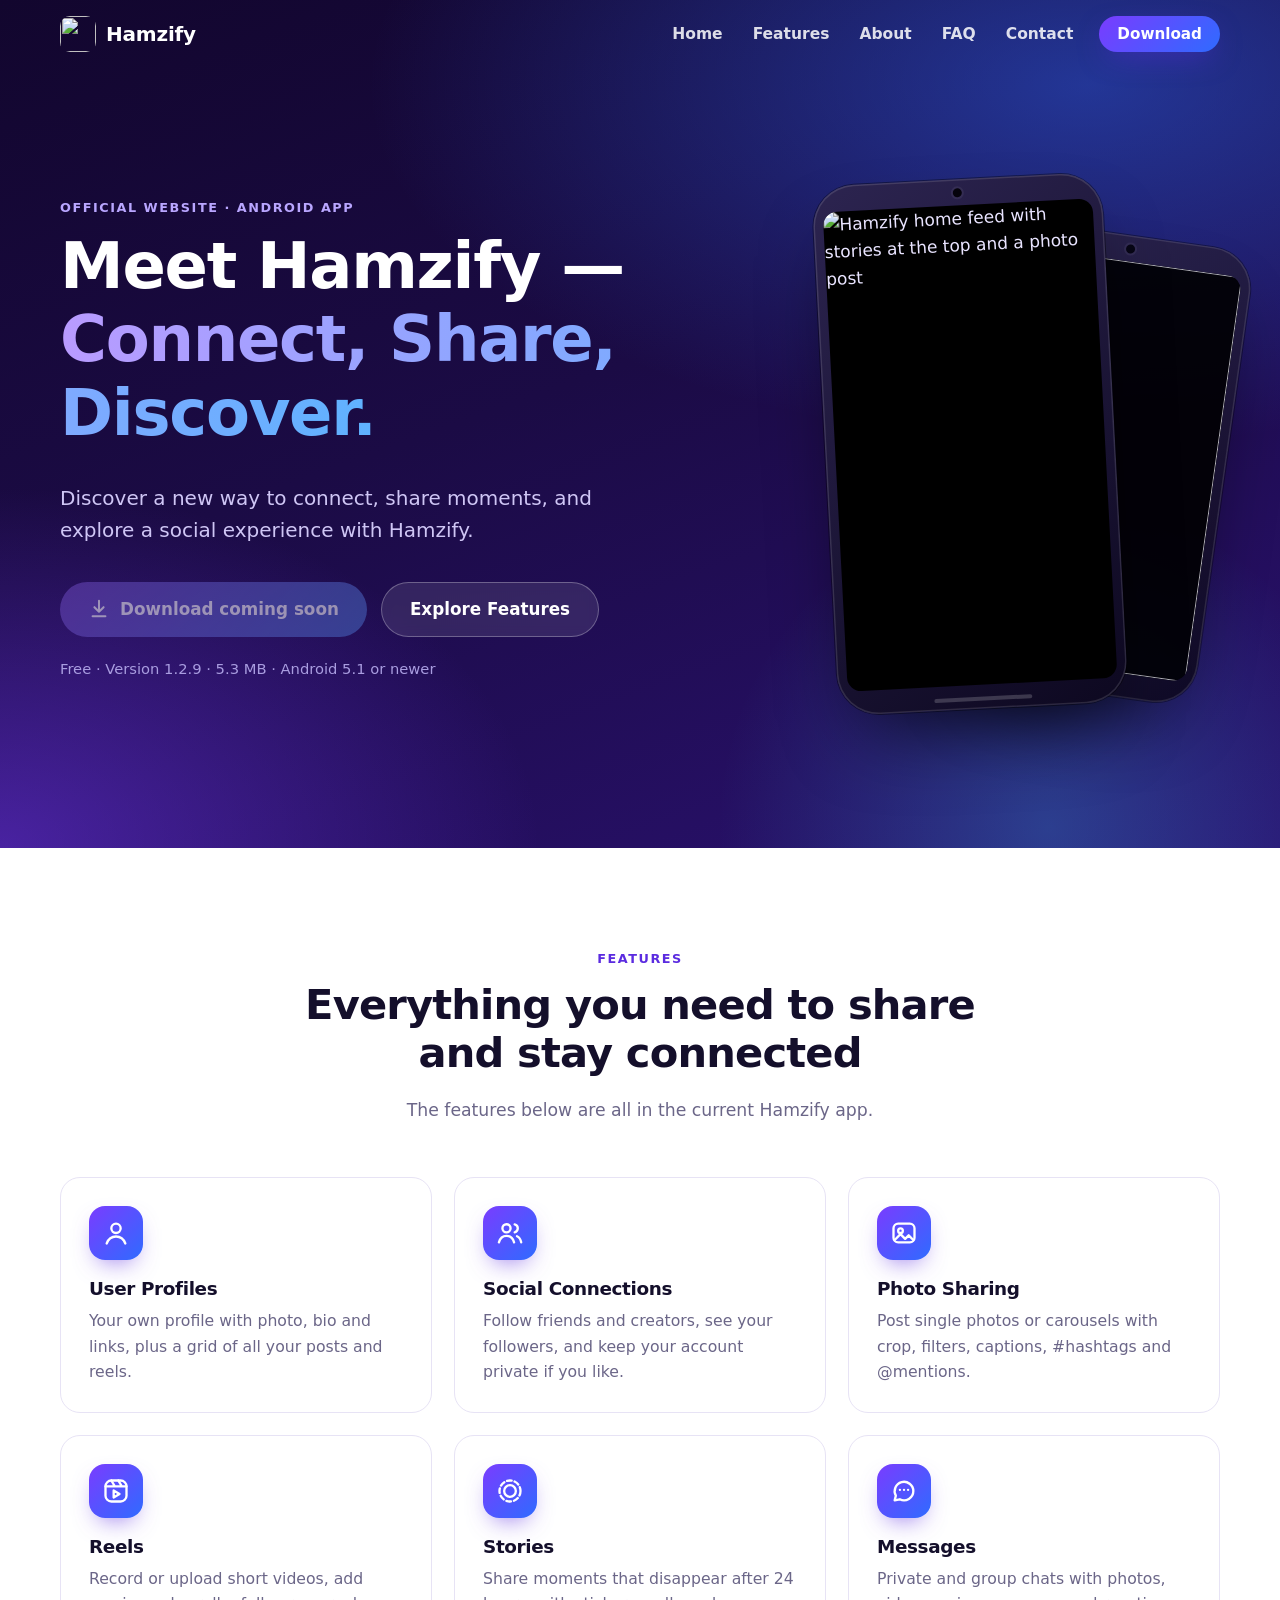
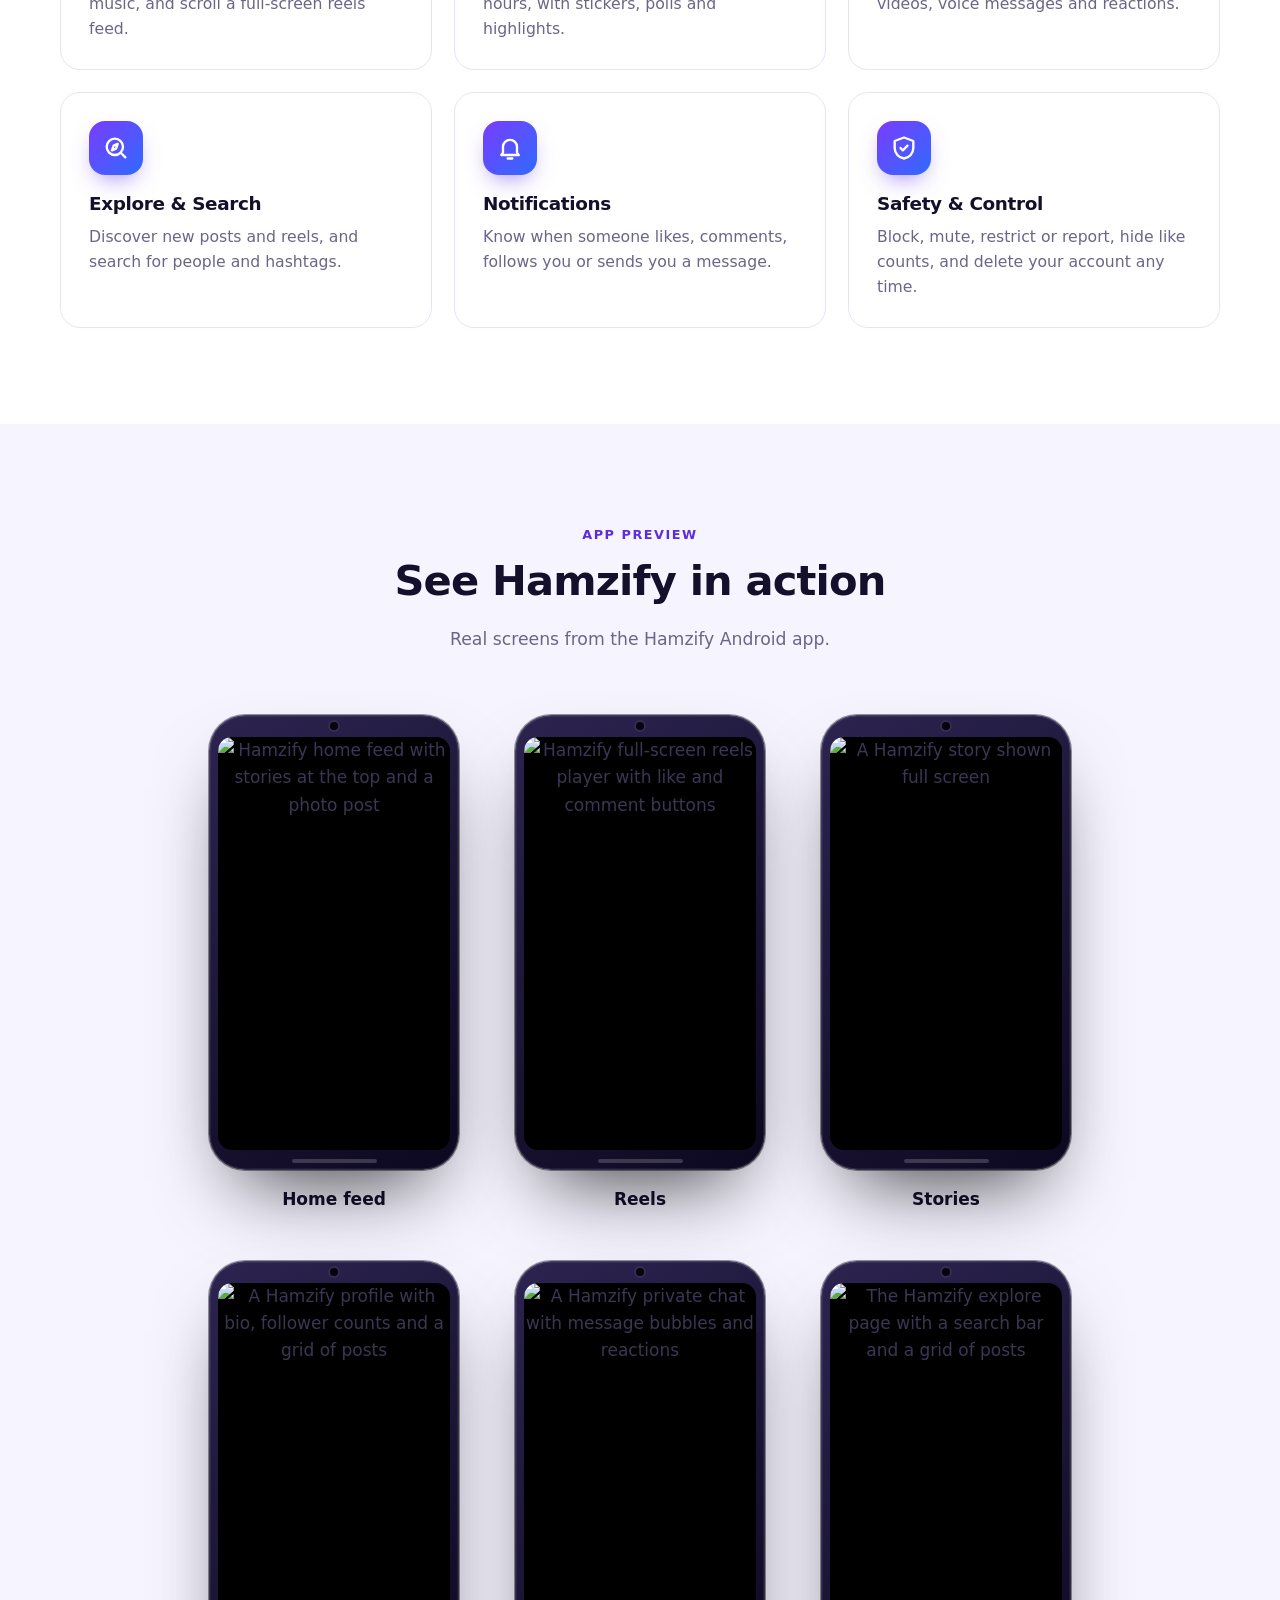
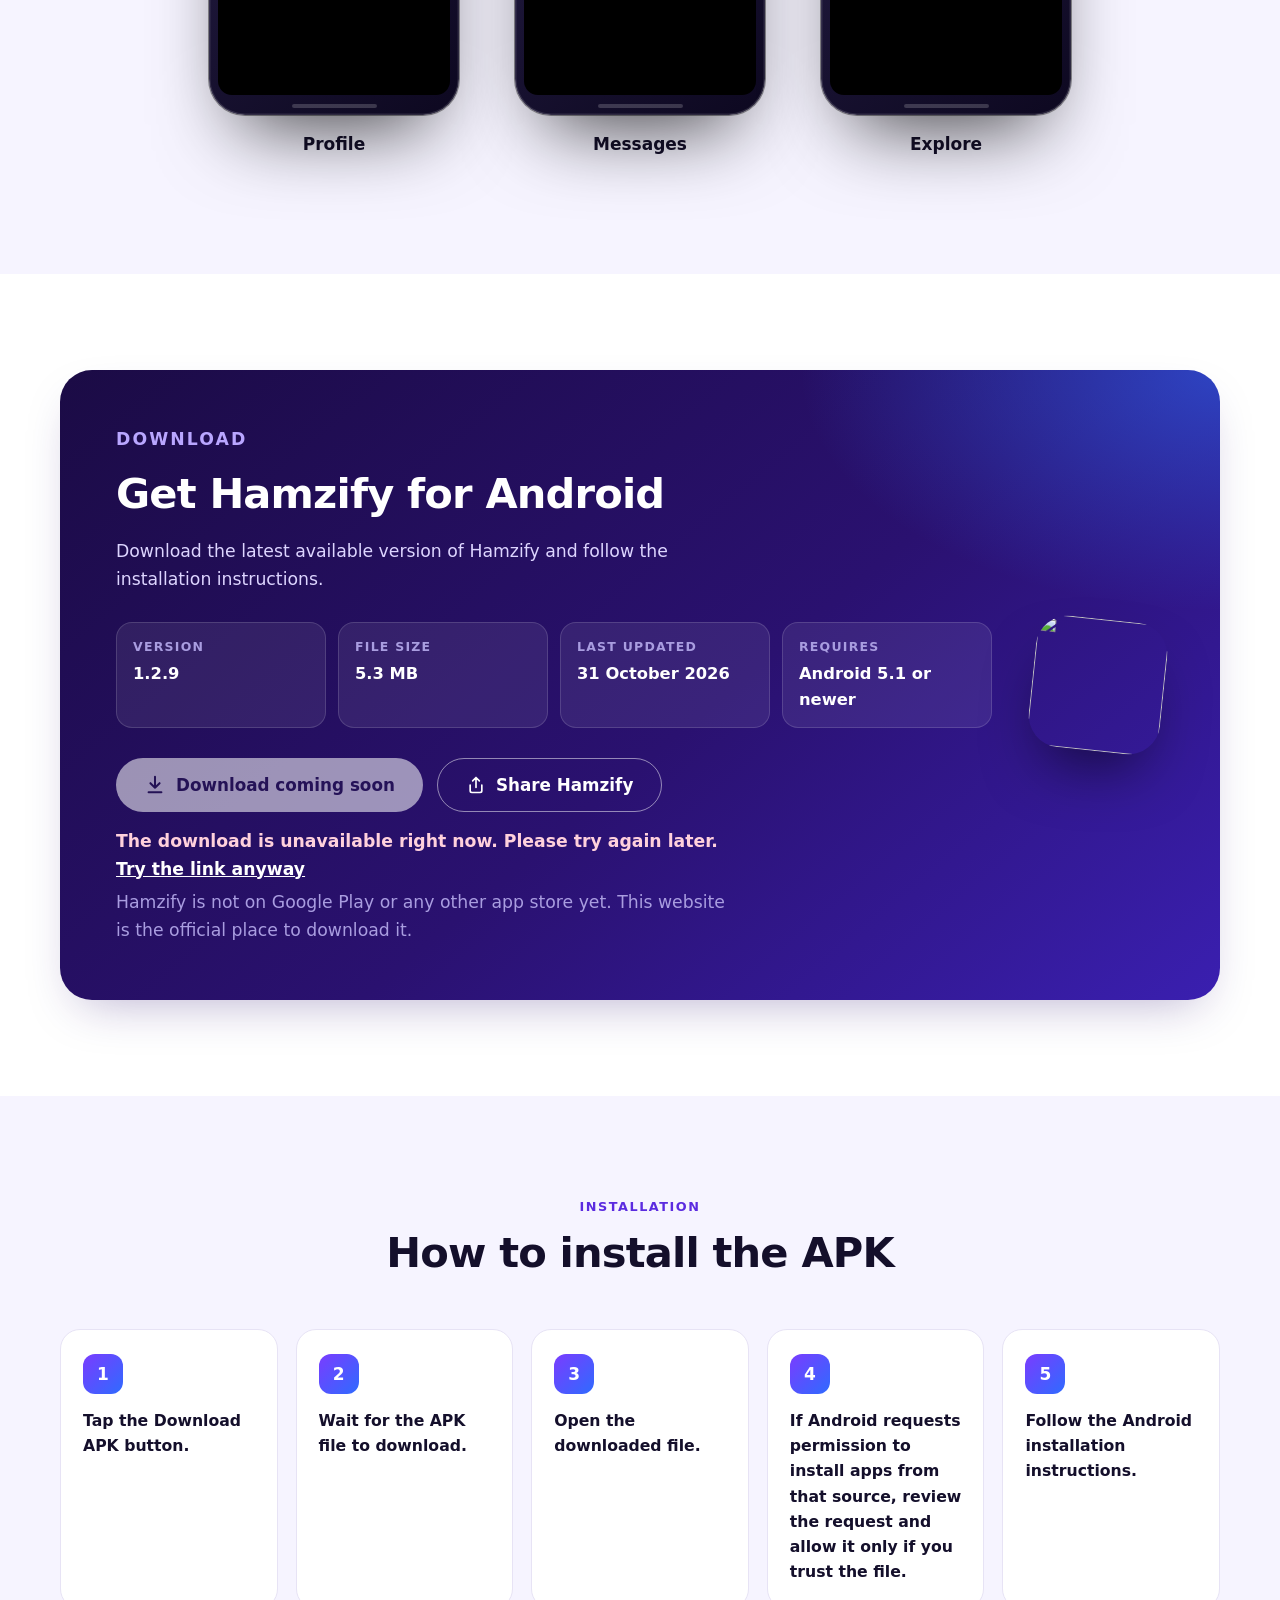
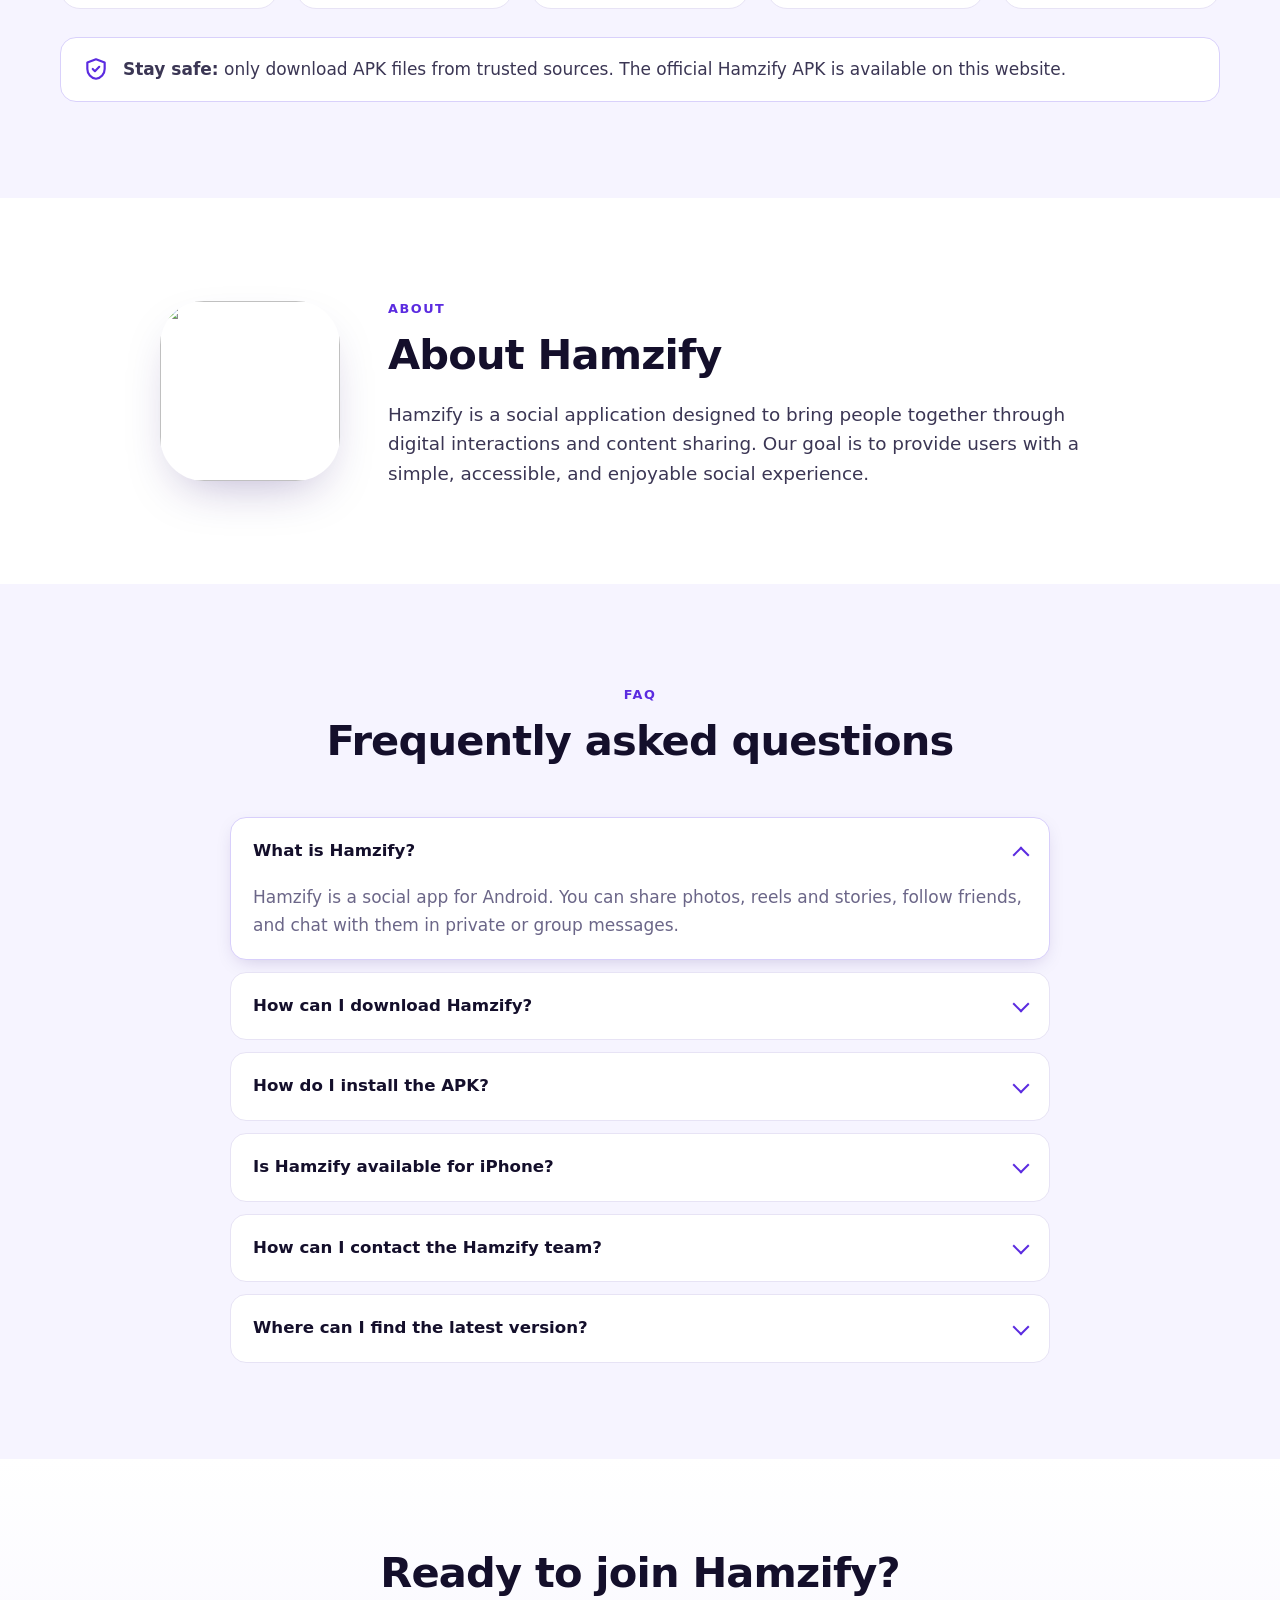
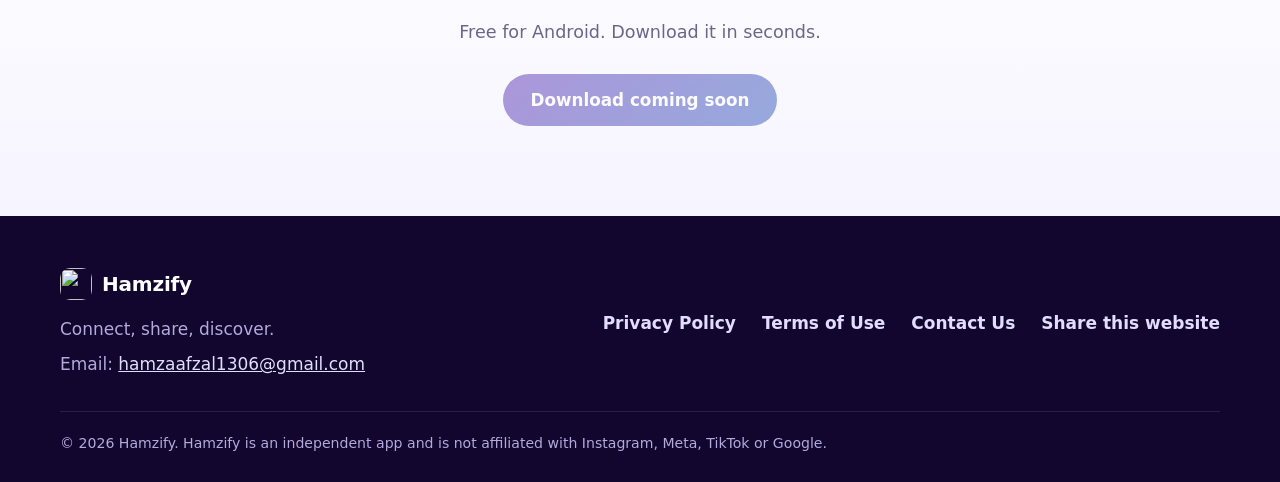
==== index.html @ 64a656e3 "Add Hamzify website (pages, styles, scripts)" ====
<!doctype html>
<html lang="en">
<head>
<meta charset="utf-8">
<meta name="viewport" content="width=device-width, initial-scale=1, viewport-fit=cover">
<title>Hamzify — Official Android App Download</title>
<meta name="description" content="Discover Hamzify, explore its features, and download the Android app from the official website.">
<link rel="canonical" href="https://hamzify-official.sites.tab.bot/">
<meta name="theme-color" content="#1b0b45">
<meta name="color-scheme" content="light">

<!-- Social previews (WhatsApp, Facebook, TikTok bio links, X/Twitter) -->
<meta property="og:type" content="website">
<meta property="og:site_name" content="Hamzify">
<meta property="og:title" content="Hamzify — Official Android App Download">
<meta property="og:description" content="Discover Hamzify, explore its features, and download the Android app from the official website.">
<meta property="og:url" content="https://hamzify-official.sites.tab.bot/">
<meta property="og:image" content="https://hamzify-official.sites.tab.bot/assets/img/og-image.jpg">
<meta property="og:image:width" content="1200">
<meta property="og:image:height" content="630">
<meta property="og:image:alt" content="Hamzify logo and app preview">
<meta name="twitter:card" content="summary_large_image">
<meta name="twitter:title" content="Hamzify — Official Android App Download">
<meta name="twitter:description" content="Discover Hamzify, explore its features, and download the Android app from the official website.">
<meta name="twitter:image" content="https://hamzify-official.sites.tab.bot/assets/img/og-image.jpg">

<link rel="icon" href="favicon.ico" sizes="any">
<link rel="icon" type="image/png" sizes="32x32" href="assets/img/favicon-32.png">
<link rel="icon" type="image/png" sizes="192x192" href="assets/img/logo-192.png">
<link rel="apple-touch-icon" href="assets/img/apple-touch-icon.png">

<link rel="preload" href="assets/fonts/plus-jakarta-sans-latin.woff2" as="font" type="font/woff2" crossorigin>
<link rel="preload" href="assets/screens/feed.webp" as="image" type="image/webp">
<link rel="stylesheet" href="css/style.css">
<script>document.documentElement.classList.add('js')</script>

<script type="application/ld+json">
{"@context":"https://schema.org","@type":"SoftwareApplication","name":"Hamzify","operatingSystem":"Android","applicationCategory":"SocialNetworkingApplication","url":"https://hamzify-official.sites.tab.bot/","image":"https://hamzify-official.sites.tab.bot/assets/img/logo-192.png","offers":{"@type":"Offer","price":"0","priceCurrency":"USD"}}
</script>
</head>
<body>
<a class="skip-link" href="#main">Skip to content</a>

<header class="nav" id="top">
  <div class="container nav__inner">
    <a class="brand" href="#home" aria-label="Hamzify home">
      <picture><source srcset="assets/img/logo-96.webp" type="image/webp"><img src="assets/img/logo-96.png" alt="" width="36" height="36"></picture>
      <span>Hamzify</span>
    </a>
    <nav class="nav__links" id="nav-links" aria-label="Main">
      <a href="#home">Home</a>
      <a href="#features">Features</a>
      <a href="#about">About</a>
      <a href="#faq">FAQ</a>
      <a href="contact.html">Contact</a>
      <a class="btn btn--primary btn--sm nav__cta" href="#download">Download</a>
    </nav>
    <button class="nav__toggle" type="button" aria-label="Open menu" aria-expanded="false" aria-controls="nav-links">
      <span></span><span></span><span></span>
    </button>
  </div>
</header>

<main id="main">

  <!-- ============ HERO ============ -->
  <section class="hero" id="home">
    <div class="hero__glow" aria-hidden="true"></div>
    <div class="container hero__inner">
      <div class="hero__copy">
        <p class="eyebrow eyebrow--light">Official website · Android app</p>
        <h1>Meet Hamzify — <span class="grad-text">Connect, Share, Discover.</span></h1>
        <p class="hero__lead">Discover a new way to connect, share moments, and explore a social experience with Hamzify.</p>
        <div class="hero__actions">
          <a class="btn btn--primary btn--lg" href="#download" data-download>
            <svg aria-hidden="true" viewBox="0 0 24 24" width="22" height="22"><path d="M12 3v12m0 0-5-5m5 5 5-5M5 20h14" fill="none" stroke="currentColor" stroke-width="2.2" stroke-linecap="round" stroke-linejoin="round"/></svg>
            <span data-download-label>Download for Android</span>
          </a>
          <a class="btn btn--ghost btn--lg" href="#features">Explore Features</a>
        </div>
        <p class="hero__meta" data-hero-meta>Free · Android</p>
      </div>
      <div class="hero__visual" aria-hidden="false">
        <div class="phone phone--hero" data-hero-phone>
          <div class="phone__screen">
            <picture>
              <source srcset="assets/screens/feed.webp" type="image/webp">
              <img src="assets/screens/feed.jpg" width="720" height="1280" alt="Hamzify home feed with stories at the top and a photo post" fetchpriority="high">
            </picture>
          </div>
        </div>
        <div class="phone phone--back" data-hero-phone-2 aria-hidden="true">
          <div class="phone__screen">
            <picture>
              <source srcset="assets/screens/reels.webp" type="image/webp">
              <img src="assets/screens/reels.jpg" width="720" height="1280" alt="" loading="lazy">
            </picture>
          </div>
        </div>
      </div>
    </div>
  </section>

  <!-- ============ FEATURES ============ -->
  <section class="section" id="features">
    <div class="container">
      <div class="section__head reveal">
        <p class="eyebrow">Features</p>
        <h2>Everything you need to share and stay connected</h2>
        <p class="section__lead">The features below are all in the current Hamzify app.</p>
      </div>
      <!-- Cards are built from FEATURES in js/config.js -->
      <div class="features" data-features></div>
      <noscript><p class="center">Turn on JavaScript to see the feature list.</p></noscript>
    </div>
  </section>

  <!-- ============ APP PREVIEW ============ -->
  <section class="section section--soft" id="preview">
    <div class="container">
      <div class="section__head reveal">
        <p class="eyebrow">App preview</p>
        <h2>See Hamzify in action</h2>
        <p class="section__lead">Real screens from the Hamzify Android app.</p>
      </div>
    </div>
    <!-- Screenshots are built from SCREENSHOTS in js/config.js -->
    <div class="gallery" data-gallery tabindex="0" aria-label="Hamzify app screenshots"></div>
    <p class="gallery__hint" aria-hidden="true">Swipe to see more →</p>
  </section>

  <!-- ============ DOWNLOAD ============ -->
  <section class="section" id="download">
    <div class="container">
      <div class="download reveal">
        <div class="download__copy">
          <p class="eyebrow eyebrow--light">Download</p>
          <h2>Get Hamzify for Android</h2>
          <p>Download the latest available version of Hamzify and follow the installation instructions.</p>
          <dl class="specs">
            <div><dt>Version</dt><dd data-cfg="APP_VERSION">—</dd></div>
            <div><dt>File size</dt><dd data-cfg="APK_FILE_SIZE">—</dd></div>
            <div><dt>Last updated</dt><dd data-cfg="LAST_UPDATED">—</dd></div>
            <div><dt>Requires</dt><dd data-cfg="MINIMUM_ANDROID_VERSION">—</dd></div>
          </dl>
          <div class="download__actions">
            <a class="btn btn--white btn--lg" href="#download" data-download>
              <svg aria-hidden="true" viewBox="0 0 24 24" width="22" height="22"><path d="M12 3v12m0 0-5-5m5 5 5-5M5 20h14" fill="none" stroke="currentColor" stroke-width="2.2" stroke-linecap="round" stroke-linejoin="round"/></svg>
              <span data-download-label>Download for Android</span>
            </a>
            <button class="btn btn--outline-light btn--lg" type="button" data-share>
              <svg aria-hidden="true" viewBox="0 0 24 24" width="20" height="20"><path d="M12 15V3m0 0-4 4m4-4 4 4M5 12v7a2 2 0 0 0 2 2h10a2 2 0 0 0 2-2v-7" fill="none" stroke="currentColor" stroke-width="2" stroke-linecap="round" stroke-linejoin="round"/></svg>
              Share Hamzify
            </button>
          </div>
          <p class="download__status" data-download-status role="status" aria-live="polite"></p>
          <p class="download__note">Hamzify is not on Google Play or any other app store yet. This website is the official place to download it.</p>
        </div>
        <div class="download__art" aria-hidden="true">
          <picture><source srcset="assets/img/logo-96.webp" type="image/webp"><img src="assets/img/logo-192.png" alt="" width="132" height="132" loading="lazy"></picture>
        </div>
      </div>
    </div>
  </section>

  <!-- ============ INSTALL ============ -->
  <section class="section section--soft" id="install">
    <div class="container">
      <div class="section__head reveal">
        <p class="eyebrow">Installation</p>
        <h2>How to install the APK</h2>
      </div>
      <ol class="steps">
        <li class="step reveal"><span class="step__num">1</span><p>Tap the Download APK button.</p></li>
        <li class="step reveal"><span class="step__num">2</span><p>Wait for the APK file to download.</p></li>
        <li class="step reveal"><span class="step__num">3</span><p>Open the downloaded file.</p></li>
        <li class="step reveal"><span class="step__num">4</span><p>If Android requests permission to install apps from that source, review the request and allow it only if you trust the file.</p></li>
        <li class="step reveal"><span class="step__num">5</span><p>Follow the Android installation instructions.</p></li>
      </ol>
      <div class="notice reveal" role="note">
        <svg aria-hidden="true" viewBox="0 0 24 24" width="26" height="26"><path d="M12 3 4 6v6c0 4.5 3.4 8.3 8 9 4.6-.7 8-4.5 8-9V6l-8-3Z" fill="none" stroke="currentColor" stroke-width="2" stroke-linejoin="round"/><path d="m9 12 2 2 4-4" fill="none" stroke="currentColor" stroke-width="2" stroke-linecap="round" stroke-linejoin="round"/></svg>
        <p><strong>Stay safe:</strong> only download APK files from trusted sources. The official Hamzify APK is available on this website.</p>
      </div>
    </div>
  </section>

  <!-- ============ ABOUT ============ -->
  <section class="section" id="about">
    <div class="container about reveal">
      <div class="about__logo" aria-hidden="true">
        <picture><source srcset="assets/img/logo-96.webp" type="image/webp"><img src="assets/img/logo-192.png" alt="" width="120" height="120" loading="lazy"></picture>
      </div>
      <div>
        <p class="eyebrow">About</p>
        <h2>About Hamzify</h2>
        <!-- Edit this text in js/config.js (ABOUT_TEXT) -->
        <p class="about__text" data-about>Hamzify is a social application designed to bring people together through digital interactions and content sharing. Our goal is to provide users with a simple, accessible, and enjoyable social experience.</p>
      </div>
    </div>
  </section>

  <!-- ============ FAQ ============ -->
  <section class="section section--soft" id="faq">
    <div class="container container--narrow">
      <div class="section__head reveal">
        <p class="eyebrow">FAQ</p>
        <h2>Frequently asked questions</h2>
      </div>
      <!-- Questions are built from FAQ in js/config.js -->
      <div class="faq" data-faq></div>
    </div>
  </section>

  <!-- ============ FINAL CTA ============ -->
  <section class="cta">
    <div class="container cta__inner reveal">
      <h2>Ready to join Hamzify?</h2>
      <p>Free for Android. Download it in seconds.</p>
      <a class="btn btn--primary btn--lg" href="#download" data-download><span data-download-label>Download for Android</span></a>
    </div>
  </section>
</main>

<footer class="footer">
  <div class="container footer__inner">
    <div class="footer__brand">
      <a class="brand brand--light" href="#home">
        <picture><source srcset="assets/img/logo-96.webp" type="image/webp"><img src="assets/img/logo-96.png" alt="" width="32" height="32" loading="lazy"></picture>
        <span>Hamzify</span>
      </a>
      <p>Connect, share, discover.</p>
      <p class="footer__email">Email: <span data-contact-email><a href="mailto:hamzaafzal1306@gmail.com">hamzaafzal1306@gmail.com</a></span></p>
    </div>
    <nav class="footer__links" aria-label="Footer">
      <a href="privacy.html">Privacy Policy</a>
      <a href="terms.html">Terms of Use</a>
      <a href="contact.html">Contact Us</a>
      <button type="button" class="linklike" data-share>Share this website</button>
    </nav>
  </div>
  <div class="container footer__legal">
    <p>© <span data-year>2026</span> Hamzify. Hamzify is an independent app and is not affiliated with Instagram, Meta, TikTok or Google.</p>
  </div>
</footer>

<div class="toast" data-toast role="status" aria-live="polite" hidden></div>

<script src="js/config.js"></script>
<script src="js/main.js" defer></script>
</body>
</html>
---- css/style.css ----
/* Hamzify — styles. Colours are set once below; change them here. */
@font-face{font-family:"Plus Jakarta Sans";font-style:normal;font-weight:400 800;font-display:swap;
  src:url("../assets/fonts/plus-jakarta-sans-latin.woff2") format("woff2")}

:root{
  --purple-950:#12062e; --purple-900:#1b0b45; --purple-800:#2a1170; --purple-600:#5b2be0; --purple-500:#7a3cff;
  --blue-500:#2f6bff; --blue-400:#4d8dff; --cyan:#38c8ff;
  --ink:#140f2b; --text:#3b3654; --muted:#6b6688; --line:#e7e3f5; --soft:#f6f4ff; --white:#fff;
  --grad:linear-gradient(135deg,#7a3cff 0%,#2f6bff 100%);
  --radius:20px; --shadow:0 20px 50px -20px rgba(43,17,112,.35); --shadow-sm:0 6px 20px -8px rgba(43,17,112,.25);
  --font:"Plus Jakarta Sans",system-ui,-apple-system,"Segoe UI",Roboto,"Helvetica Neue",Arial,sans-serif;
  --nav-h:68px;
}
*,*::before,*::after{box-sizing:border-box}
html{scroll-behavior:smooth;scroll-padding-top:calc(var(--nav-h) + 8px);-webkit-text-size-adjust:100%}
body{margin:0;font-family:var(--font);color:var(--text);background:var(--white);line-height:1.6;font-size:17px;overflow-x:hidden}
img{max-width:100%;display:block}
a{color:var(--purple-600)}
h1,h2,h3{color:var(--ink);line-height:1.15;margin:0 0 .5em;letter-spacing:-.02em}
h1{font-size:clamp(2.3rem,5.4vw,4rem);font-weight:800}
h2{font-size:clamp(1.75rem,3.4vw,2.6rem);font-weight:800}
h3{font-size:1.15rem;font-weight:700}
p{margin:0 0 1em}
.container{width:min(1160px,100% - 40px);margin-inline:auto}
.container--narrow{width:min(820px,100% - 40px)}
.center{text-align:center}
.skip-link{position:absolute;left:-999px;top:8px;background:#fff;color:var(--ink);padding:10px 14px;border-radius:10px;z-index:100}
.skip-link:focus{left:8px}
:focus-visible{outline:3px solid var(--blue-400);outline-offset:3px;border-radius:8px}
.grad-text{background:linear-gradient(90deg,#b99bff,#5fb2ff);-webkit-background-clip:text;background-clip:text;color:transparent}

/* Buttons */
.btn{display:inline-flex;align-items:center;justify-content:center;gap:10px;font:inherit;font-weight:700;text-decoration:none;border:0;cursor:pointer;
  border-radius:999px;padding:12px 22px;transition:transform .2s ease,box-shadow .2s ease,background .2s ease,opacity .2s;white-space:nowrap;line-height:1.2}
.btn--sm{padding:9px 18px;font-size:.95rem}
.btn--lg{padding:16px 28px;font-size:1.05rem}
.btn--primary{background:var(--grad);color:#fff;box-shadow:0 10px 30px -10px rgba(91,43,224,.7)}
.btn--primary:hover{transform:translateY(-2px);box-shadow:0 16px 36px -12px rgba(47,107,255,.75)}
.btn--ghost{background:rgba(255,255,255,.1);color:#fff;border:1px solid rgba(255,255,255,.28);backdrop-filter:blur(6px)}
.btn--ghost:hover{background:rgba(255,255,255,.18);transform:translateY(-2px)}
.btn--white{background:#fff;color:var(--purple-800)}
.btn--white:hover{transform:translateY(-2px);box-shadow:0 14px 30px -12px rgba(0,0,0,.45)}
.btn--outline-light{background:transparent;color:#fff;border:1.5px solid rgba(255,255,255,.5)}
.btn--outline-light:hover{background:rgba(255,255,255,.12)}
.btn[aria-disabled="true"]{opacity:.55;cursor:not-allowed;transform:none!important;box-shadow:none!important;filter:grayscale(.4)}
.linklike{background:none;border:0;padding:0;font:inherit;color:inherit;cursor:pointer;text-decoration:none}
.linklike:hover{text-decoration:underline}
.eyebrow{display:inline-block;font-size:.8rem;font-weight:800;letter-spacing:.12em;text-transform:uppercase;color:var(--purple-600);margin-bottom:.9em}
.eyebrow--light{color:#b9a6ff}

/* Nav */
.nav{position:fixed;inset:0 0 auto;height:var(--nav-h);z-index:50;transition:background .25s,box-shadow .25s,backdrop-filter .25s}
.nav.is-open{background:#150838}
.nav.is-scrolled{background:rgba(18,6,46,.86);backdrop-filter:saturate(1.4) blur(14px);-webkit-backdrop-filter:saturate(1.4) blur(14px);box-shadow:0 8px 30px -18px rgba(0,0,0,.6)}
.nav__inner{height:100%;display:flex;align-items:center;justify-content:space-between;gap:16px}
.brand{display:inline-flex;align-items:center;gap:10px;color:#fff;text-decoration:none;font-weight:800;font-size:1.25rem;letter-spacing:-.01em}
.brand img{border-radius:10px}
.nav__links{display:flex;align-items:center;gap:6px}
.nav__links a:not(.btn){color:rgba(255,255,255,.85);text-decoration:none;font-weight:600;font-size:.97rem;padding:8px 12px;border-radius:999px;transition:background .2s,color .2s}
.nav__links a:not(.btn):hover{color:#fff;background:rgba(255,255,255,.1)}
.nav__cta{margin-left:8px}
.nav__toggle{display:none;width:44px;height:44px;border:0;border-radius:12px;background:rgba(255,255,255,.1);cursor:pointer;flex-direction:column;align-items:center;justify-content:center;gap:5px}
.nav__toggle span{display:block;width:20px;height:2px;background:#fff;border-radius:2px;transition:transform .25s,opacity .25s}
.nav.is-open .nav__toggle span:nth-child(1){transform:translateY(7px) rotate(45deg)}
.nav.is-open .nav__toggle span:nth-child(2){opacity:0}
.nav.is-open .nav__toggle span:nth-child(3){transform:translateY(-7px) rotate(-45deg)}
@media (max-width:880px){
  .nav__toggle{display:flex}
  .nav__links{position:absolute;top:var(--nav-h);left:0;right:0;flex-direction:column;align-items:stretch;gap:2px;padding:10px 20px 20px;
    background:#150838;backdrop-filter:blur(14px);box-shadow:0 20px 30px -20px rgba(0,0,0,.7);
    transform:translateY(-8px);opacity:0;visibility:hidden;transition:opacity .2s,transform .2s,visibility .2s}
  .nav.is-open .nav__links{opacity:1;transform:none;visibility:visible}
  .nav__links a:not(.btn){padding:13px 12px;font-size:1.05rem}
  .nav__cta{margin:8px 0 0;padding:14px}
}

/* Hero */
.hero{position:relative;overflow:hidden;color:#e9e4ff;padding:calc(var(--nav-h) + 56px) 0 84px;
  background:radial-gradient(1200px 600px at 85% 10%,rgba(47,107,255,.45),transparent 60%),
             radial-gradient(900px 600px at 0% 100%,rgba(122,60,255,.45),transparent 60%),
             linear-gradient(160deg,var(--purple-950) 0%,var(--purple-900) 45%,var(--purple-800) 100%)}
.hero__glow{position:absolute;inset:auto -10% -40% auto;width:60vw;height:60vw;max-width:720px;max-height:720px;border-radius:50%;
  background:radial-gradient(circle,rgba(56,200,255,.25),transparent 65%);pointer-events:none}
.hero__inner{position:relative;display:grid;grid-template-columns:1.1fr .9fr;gap:48px;align-items:center}
.hero h1{color:#fff}
.hero__lead{font-size:clamp(1.05rem,1.6vw,1.25rem);color:#cfc6f5;max-width:34em;margin-bottom:1.8em}
.hero__actions{display:flex;flex-wrap:wrap;gap:14px}
.hero__meta{margin-top:1.4em;font-size:.92rem;color:#a99de0}
.hero__meta span{white-space:nowrap}
.hero__visual{position:relative;height:640px;display:flex;justify-content:center;align-items:center}

/* Phone mockup */
.phone{position:relative;width:min(290px,72vw);border-radius:42px;padding:26px 10px 24px;
  background:linear-gradient(145deg,#2c2450,#0d0820);box-shadow:0 0 0 1.5px rgba(255,255,255,.12) inset,0 40px 80px -30px rgba(0,0,0,.75),0 0 0 1px rgba(0,0,0,.4)}
.phone::before{content:"";position:absolute;top:9px;left:50%;width:9px;height:9px;margin-left:-4.5px;border-radius:50%;background:#05030c;z-index:2;box-shadow:0 0 0 2px rgba(255,255,255,.06)}
.phone__screen{width:100%;aspect-ratio:9/16;border-radius:14px;overflow:hidden;background:#000}
.phone::after{content:"";position:absolute;bottom:8px;left:50%;width:34%;height:4px;margin-left:-17%;border-radius:4px;background:rgba(255,255,255,.18)}
.phone__screen img,.phone__screen picture{width:100%;height:100%;object-fit:cover;object-position:top}
.phone--hero{z-index:2;transform:rotate(-3deg)}
.phone--back{position:absolute;width:min(250px,60vw);transform:translate(52%,4%) rotate(8deg);opacity:.9;z-index:1;filter:saturate(.9)}
.phone--empty .phone__screen{display:flex;align-items:center;justify-content:center;background:linear-gradient(160deg,#241654,#120a2e);color:#8f84c4;font-size:.9rem;text-align:center;padding:20px}
@media (prefers-reduced-motion:no-preference){
  .phone--hero{animation:float 7s ease-in-out infinite}
  @keyframes float{0%,100%{transform:rotate(-3deg) translateY(0)}50%{transform:rotate(-3deg) translateY(-12px)}}
}

/* Sections */
.section{padding:96px 0}
.section--soft{background:var(--soft)}
.section__head{text-align:center;max-width:720px;margin:0 auto 52px}
.section__lead{color:var(--muted);font-size:1.08rem;margin:0}

/* Features */
.features{display:grid;grid-template-columns:repeat(3,1fr);gap:22px}
.card{background:#fff;border:1px solid var(--line);border-radius:var(--radius);padding:28px;transition:transform .25s ease,box-shadow .25s ease,border-color .25s}
.card:hover{transform:translateY(-6px);box-shadow:var(--shadow);border-color:#d8cffb}
.card__icon{width:54px;height:54px;border-radius:16px;display:grid;place-items:center;background:var(--grad);color:#fff;margin-bottom:18px;box-shadow:0 10px 24px -10px rgba(91,43,224,.7);transition:transform .3s ease}
.card:hover .card__icon{transform:rotate(-6deg) scale(1.06)}
.card__icon svg{width:28px;height:28px}
.card p{margin:0;color:var(--muted);font-size:.98rem}

/* Gallery */
.gallery{display:flex;gap:28px;overflow-x:auto;scroll-snap-type:x mandatory;padding:10px max(20px,calc((100vw - 1160px)/2)) 30px;scrollbar-width:thin;scrollbar-color:#c9bdf5 transparent;-webkit-overflow-scrolling:touch}
.gallery:focus-visible{outline-offset:-3px}
.shot{flex:0 0 auto;scroll-snap-align:center;margin:0;text-align:center}
.shot .phone{width:240px;border-radius:36px;padding:22px 9px 20px;transition:transform .3s ease}
.shot .phone::before{top:7px;width:8px;height:8px;margin-left:-4px}
.shot .phone::after{bottom:7px}
.shot:hover .phone{transform:translateY(-8px)}
.shot figcaption{margin-top:16px;font-weight:700;color:var(--ink)}
.gallery__hint{text-align:center;color:var(--muted);font-size:.9rem;margin:0}
@media (min-width:900px){
  .gallery{display:grid;grid-template-columns:repeat(3,auto);justify-content:center;gap:48px 56px;overflow:visible;padding:10px 20px 20px}
  .shot .phone{width:250px}
  .gallery__hint{display:none}
}

/* Download */
.download{position:relative;overflow:hidden;display:grid;grid-template-columns:1fr auto;gap:40px;align-items:center;border-radius:32px;padding:56px;color:#ddd5ff;
  background:radial-gradient(700px 400px at 100% 0%,rgba(47,107,255,.55),transparent 60%),linear-gradient(140deg,var(--purple-900),var(--purple-800) 55%,#3a1fb0);box-shadow:var(--shadow)}
.download h2{color:#fff}
.download__copy>p{font-size:1.08rem;max-width:36em}
.specs{display:grid;grid-template-columns:repeat(4,minmax(0,1fr));gap:12px;margin:28px 0 30px}
.specs div{background:rgba(255,255,255,.08);border:1px solid rgba(255,255,255,.14);border-radius:16px;padding:14px 16px}
.specs dt{font-size:.78rem;text-transform:uppercase;letter-spacing:.1em;color:#a99de0;font-weight:700}
.specs dd{margin:4px 0 0;color:#fff;font-weight:700;font-size:1.02rem}
.specs dd.is-placeholder{color:#c9bdf5;font-weight:600;font-style:italic}
.download__actions{display:flex;flex-wrap:wrap;gap:14px}
.download__status{min-height:1.6em;margin:16px 0 0;font-weight:600;color:#fff}
.download__status.is-error{color:#ffd1dc}
.download__note{font-size:.9rem;color:#a99de0;margin:6px 0 0}
.download__art img{width:132px;height:132px;border-radius:32px;box-shadow:0 30px 60px -20px rgba(0,0,0,.6);transform:rotate(6deg)}
.spinner{width:16px;height:16px;border-radius:50%;border:2.5px solid currentColor;border-right-color:transparent;display:inline-block;vertical-align:-3px;margin-right:8px;animation:spin .8s linear infinite}
@keyframes spin{to{transform:rotate(360deg)}}

/* Steps */
.steps{list-style:none;margin:0;padding:0;display:grid;grid-template-columns:repeat(5,1fr);gap:18px;counter-reset:none}
.step{background:#fff;border:1px solid var(--line);border-radius:var(--radius);padding:24px 22px;position:relative}
.step__num{display:grid;place-items:center;width:40px;height:40px;border-radius:12px;background:var(--grad);color:#fff;font-weight:800;margin-bottom:14px}
.step p{margin:0;color:var(--ink);font-weight:600;font-size:.98rem}
.notice{display:flex;gap:14px;align-items:flex-start;margin-top:28px;padding:18px 22px;border-radius:16px;background:#fff;border:1px solid #d9d1fb;color:var(--purple-800)}
.notice svg{flex:0 0 auto;color:var(--purple-600)}
.notice p{margin:0;color:var(--text)}

/* About */
.about{display:grid;grid-template-columns:auto 1fr;gap:48px;align-items:center;max-width:960px}
.about__logo img{width:180px;height:180px;border-radius:44px;box-shadow:var(--shadow)}
.about__text{font-size:1.15rem;color:var(--text);margin:0}

/* FAQ */
.faq{display:grid;gap:12px}
.faq details{background:#fff;border:1px solid var(--line);border-radius:16px;transition:box-shadow .2s,border-color .2s}
.faq details[open]{box-shadow:var(--shadow-sm);border-color:#d8cffb}
.faq summary{list-style:none;cursor:pointer;padding:20px 56px 20px 22px;font-weight:700;color:var(--ink);position:relative;font-size:1.04rem}
.faq summary::-webkit-details-marker{display:none}
.faq summary::after{content:"";position:absolute;right:22px;top:50%;width:12px;height:12px;margin-top:-8px;border-right:2.5px solid var(--purple-600);border-bottom:2.5px solid var(--purple-600);transform:rotate(45deg);transition:transform .25s}
.faq details[open] summary::after{transform:rotate(225deg);margin-top:-2px}
.faq .faq__a{padding:0 22px 20px;color:var(--muted)}
.faq .faq__a p{margin:0}

/* CTA */
.cta{padding:90px 0;text-align:center;background:linear-gradient(180deg,#fff,var(--soft))}
.cta p{color:var(--muted);font-size:1.1rem;margin-bottom:1.6em}

/* Footer */
.footer{background:var(--purple-950);color:#b3a9dc;padding:52px 0 28px}
.footer__inner{display:flex;flex-wrap:wrap;justify-content:space-between;gap:28px;align-items:center}
.footer__brand p{margin:8px 0 0}
.footer__email a{color:#e3dcff}
.footer__links{display:flex;flex-wrap:wrap;gap:8px 26px}
.footer__links a,.footer__links .linklike{color:#e3dcff;text-decoration:none;font-weight:600}
.footer__links a:hover{text-decoration:underline}
.footer__legal{border-top:1px solid rgba(255,255,255,.1);margin-top:32px;padding-top:20px;font-size:.88rem}
.footer__legal p{margin:0}

/* Toast */
.toast{position:fixed;left:50%;bottom:24px;transform:translateX(-50%);z-index:80;background:#140f2b;color:#fff;padding:12px 20px;border-radius:999px;font-weight:600;box-shadow:0 14px 40px -12px rgba(0,0,0,.5);max-width:calc(100% - 32px);text-align:center}

/* Entrance animations (only when JS runs and the visitor allows motion) */
@media (prefers-reduced-motion:no-preference){
  .js .reveal{opacity:0;transform:translateY(22px);transition:opacity .7s ease,transform .7s ease}
  .js .reveal.is-in{opacity:1;transform:none}
}
@media (prefers-reduced-motion:reduce){
  html{scroll-behavior:auto}
  *,*::before,*::after{animation:none!important;transition:none!important}
}

/* Legal / content pages */
.page-hero{padding:calc(var(--nav-h) + 48px) 0 48px;color:#fff;background:linear-gradient(160deg,var(--purple-950),var(--purple-800))}
.page-hero h1{color:#fff;font-size:clamp(2rem,4.5vw,3rem)}
.page-hero p{color:#cfc6f5;margin:0}
.prose{padding:56px 0 80px}
.prose h2{font-size:1.4rem;margin-top:2em;padding-top:1.2em;border-top:1px solid var(--line)}
.prose h2:first-child{margin-top:0;border-top:0;padding-top:0}
.prose li{margin:.35em 0}
.prose .box{background:var(--soft);border:1px solid var(--line);border-radius:16px;padding:18px 22px;margin:1.2em 0}
.placeholder{background:#fff4c2;color:#5b4500;border-radius:6px;padding:1px 6px;font-weight:600}
.contact-card{display:flex;flex-wrap:wrap;gap:18px;align-items:center;justify-content:space-between;background:var(--soft);border:1px solid var(--line);border-radius:20px;padding:26px 28px;margin:10px 0 28px}
.contact-card .label{font-size:.8rem;text-transform:uppercase;letter-spacing:.1em;color:var(--muted);font-weight:700;margin:0}
.contact-card .value{font-size:1.25rem;font-weight:800;color:var(--ink);margin:2px 0 0;word-break:break-all}

/* Responsive */
@media (max-width:1080px){
  .steps{grid-template-columns:repeat(3,1fr)}
  .specs{grid-template-columns:repeat(2,minmax(0,1fr))}
}
@media (max-width:960px){
  .hero__inner{grid-template-columns:1fr;text-align:center;gap:36px}
  .hero__lead{margin-inline:auto}
  .hero__actions{justify-content:center}
  .hero__visual{height:auto;padding:10px 0 20px}
  .features{grid-template-columns:repeat(2,1fr)}
  .download{grid-template-columns:1fr;padding:40px 32px}
  .download__art{display:none}
}
@media (max-width:640px){
  body{font-size:16px}
  .section{padding:72px 0}
  .hero{padding:calc(var(--nav-h) + 32px) 0 56px}
  .hero__actions .btn{width:100%}
  .features{grid-template-columns:1fr;gap:16px}
  .card{padding:20px;display:grid;grid-template-columns:auto 1fr;column-gap:16px;align-items:start}
  .card__icon{width:48px;height:48px;margin:0;grid-row:span 2;border-radius:14px}
  .card__icon svg{width:24px;height:24px}
  .card h3{margin:2px 0 4px}
  .steps{grid-template-columns:1fr}
  .step{display:flex;gap:16px;align-items:center;padding:18px}
  .step__num{margin:0;flex:0 0 auto}
  .download{padding:32px 22px;border-radius:26px}
  .download__actions .btn{width:100%}
  .about{grid-template-columns:1fr;text-align:center;gap:24px}
  .about__logo img{width:120px;height:120px;border-radius:30px;margin:0 auto}
  .phone--back{display:none}
  .phone--hero{width:min(240px,66vw)}
  .shot .phone{width:210px}
  .footer__inner{flex-direction:column;align-items:flex-start}
  .contact-card{padding:22px}
}
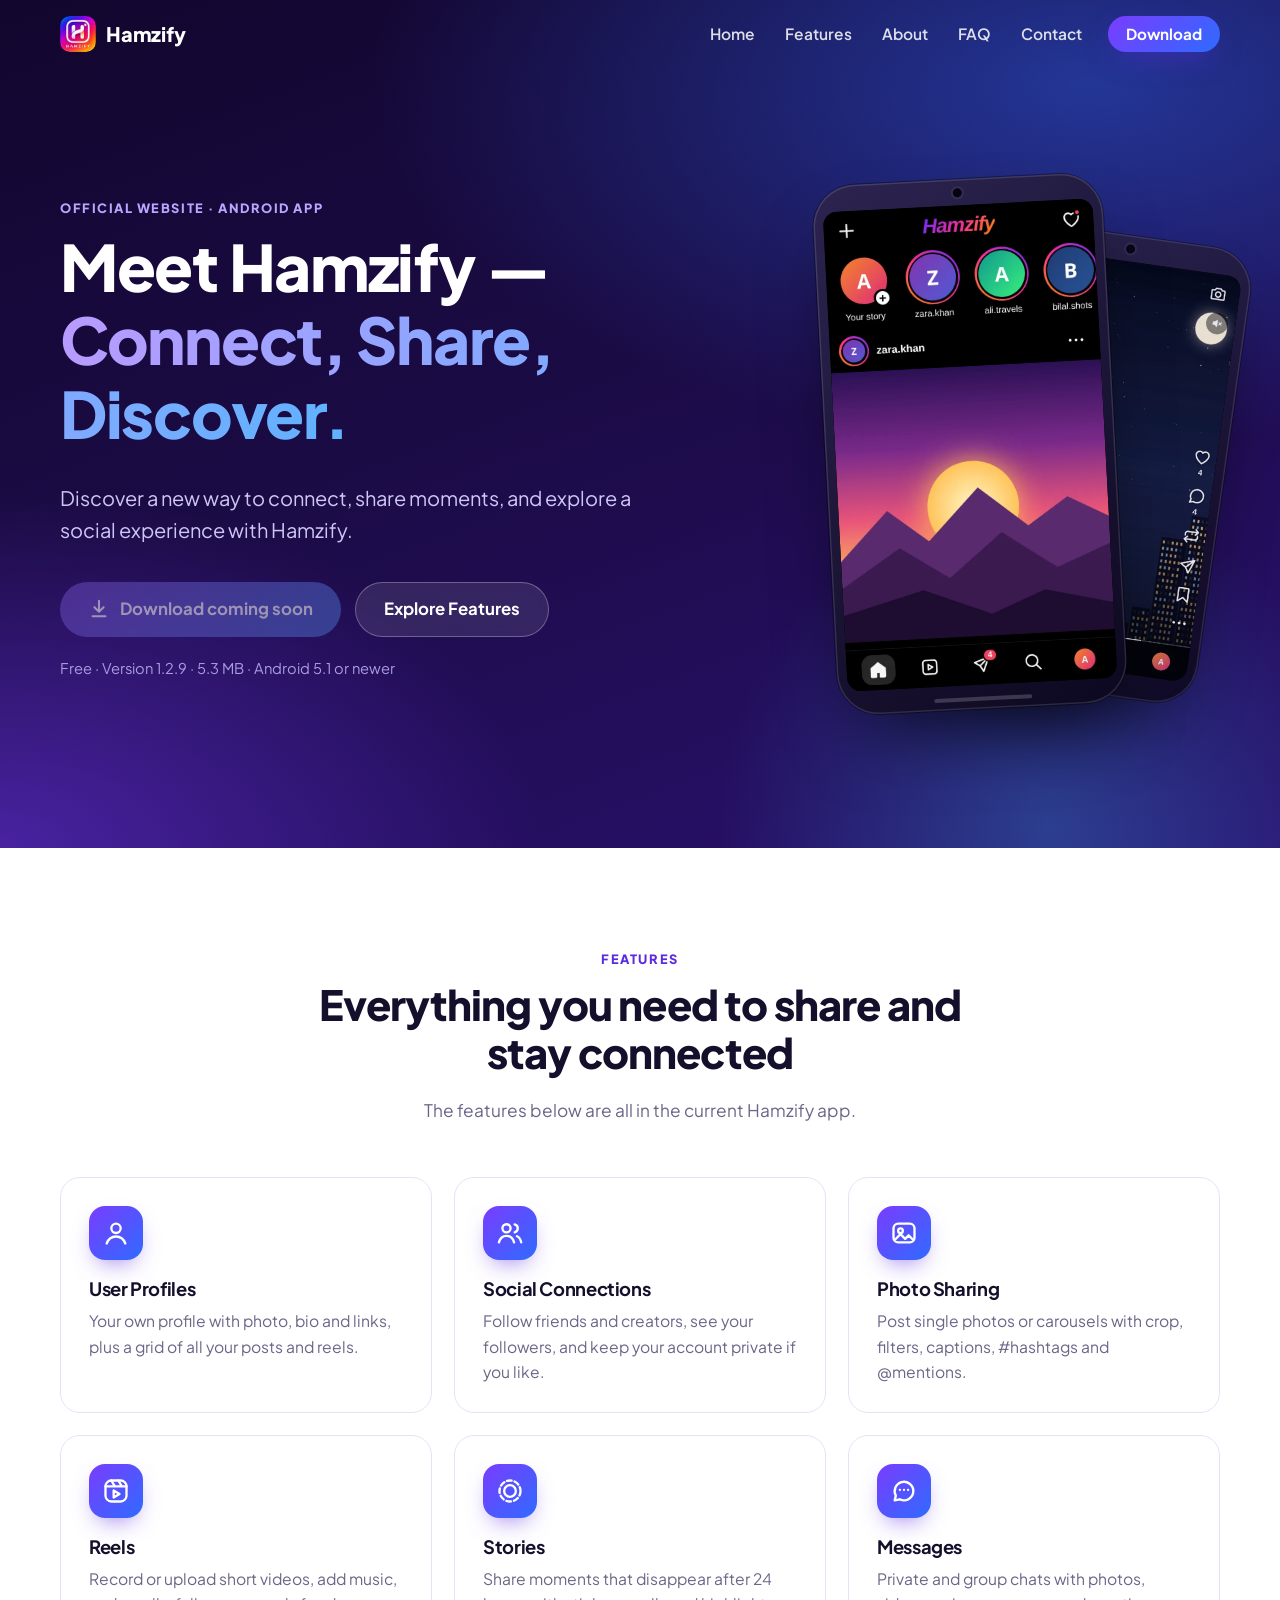
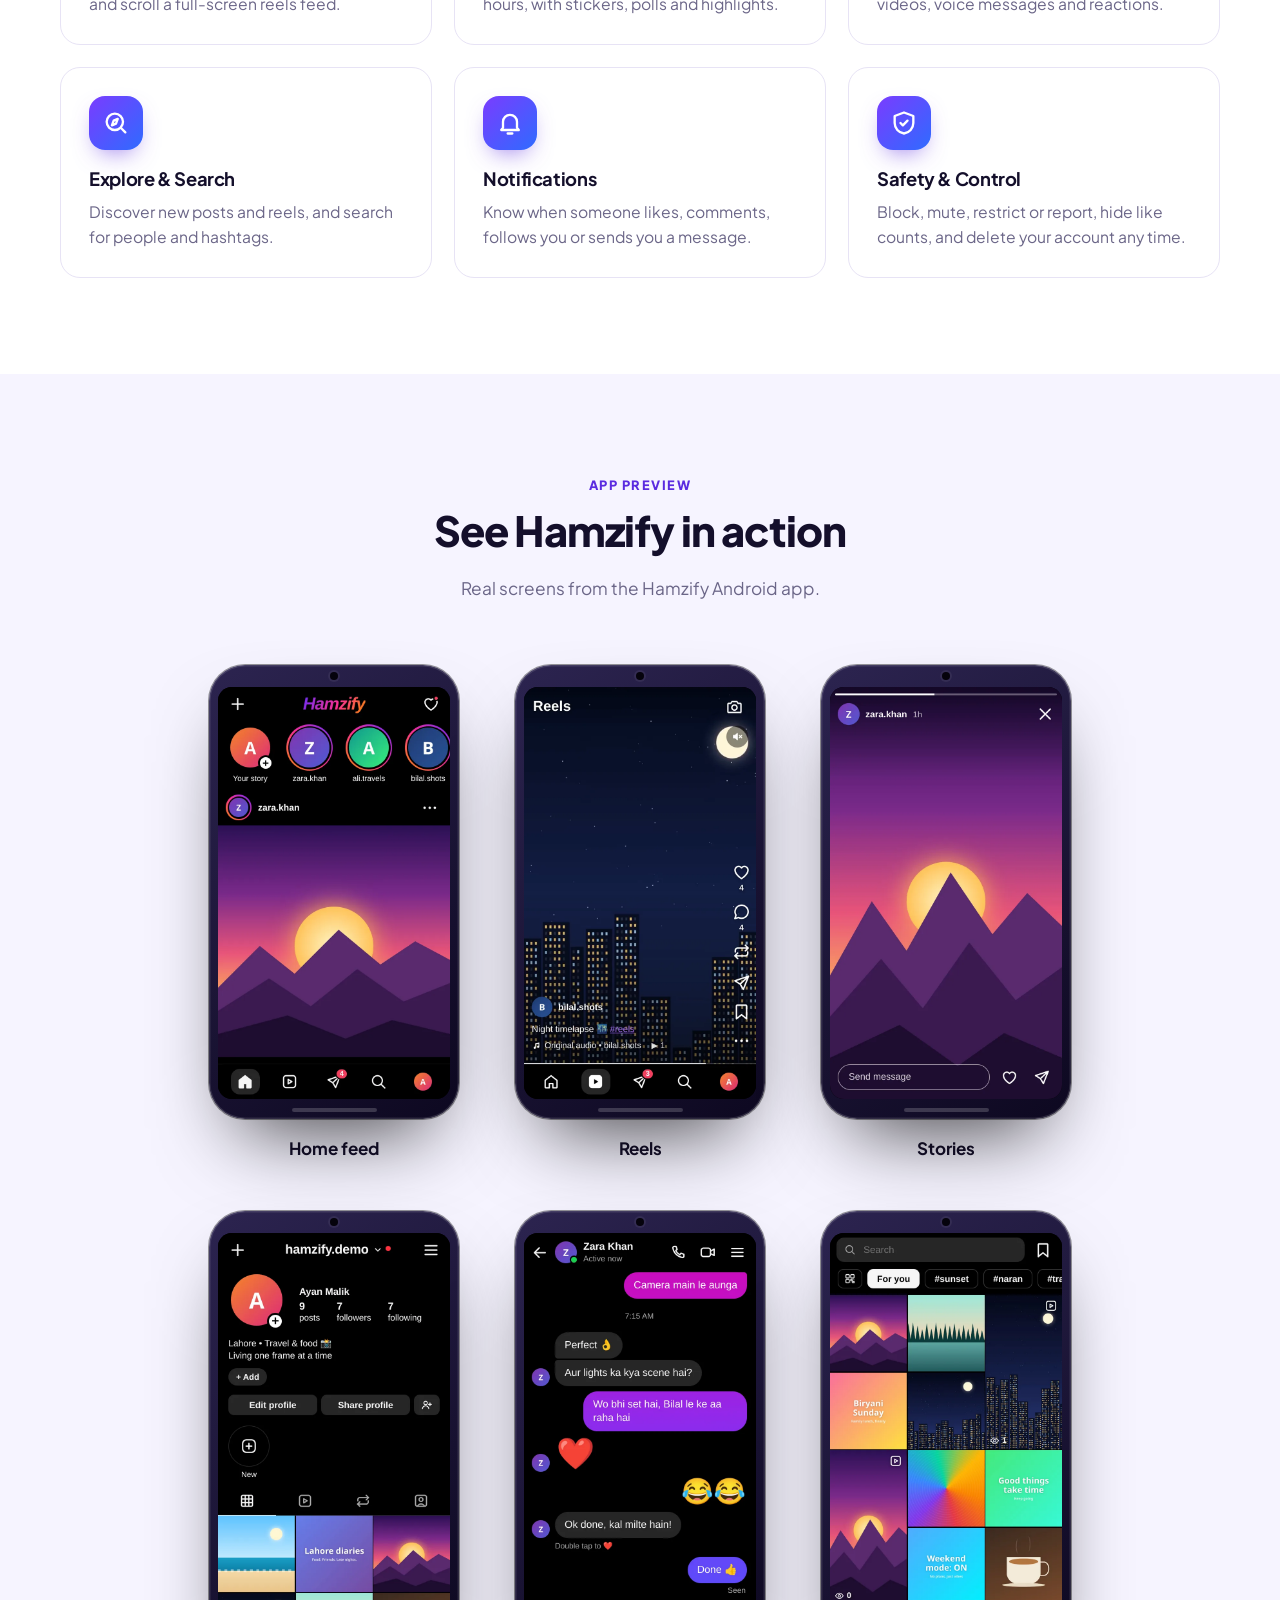
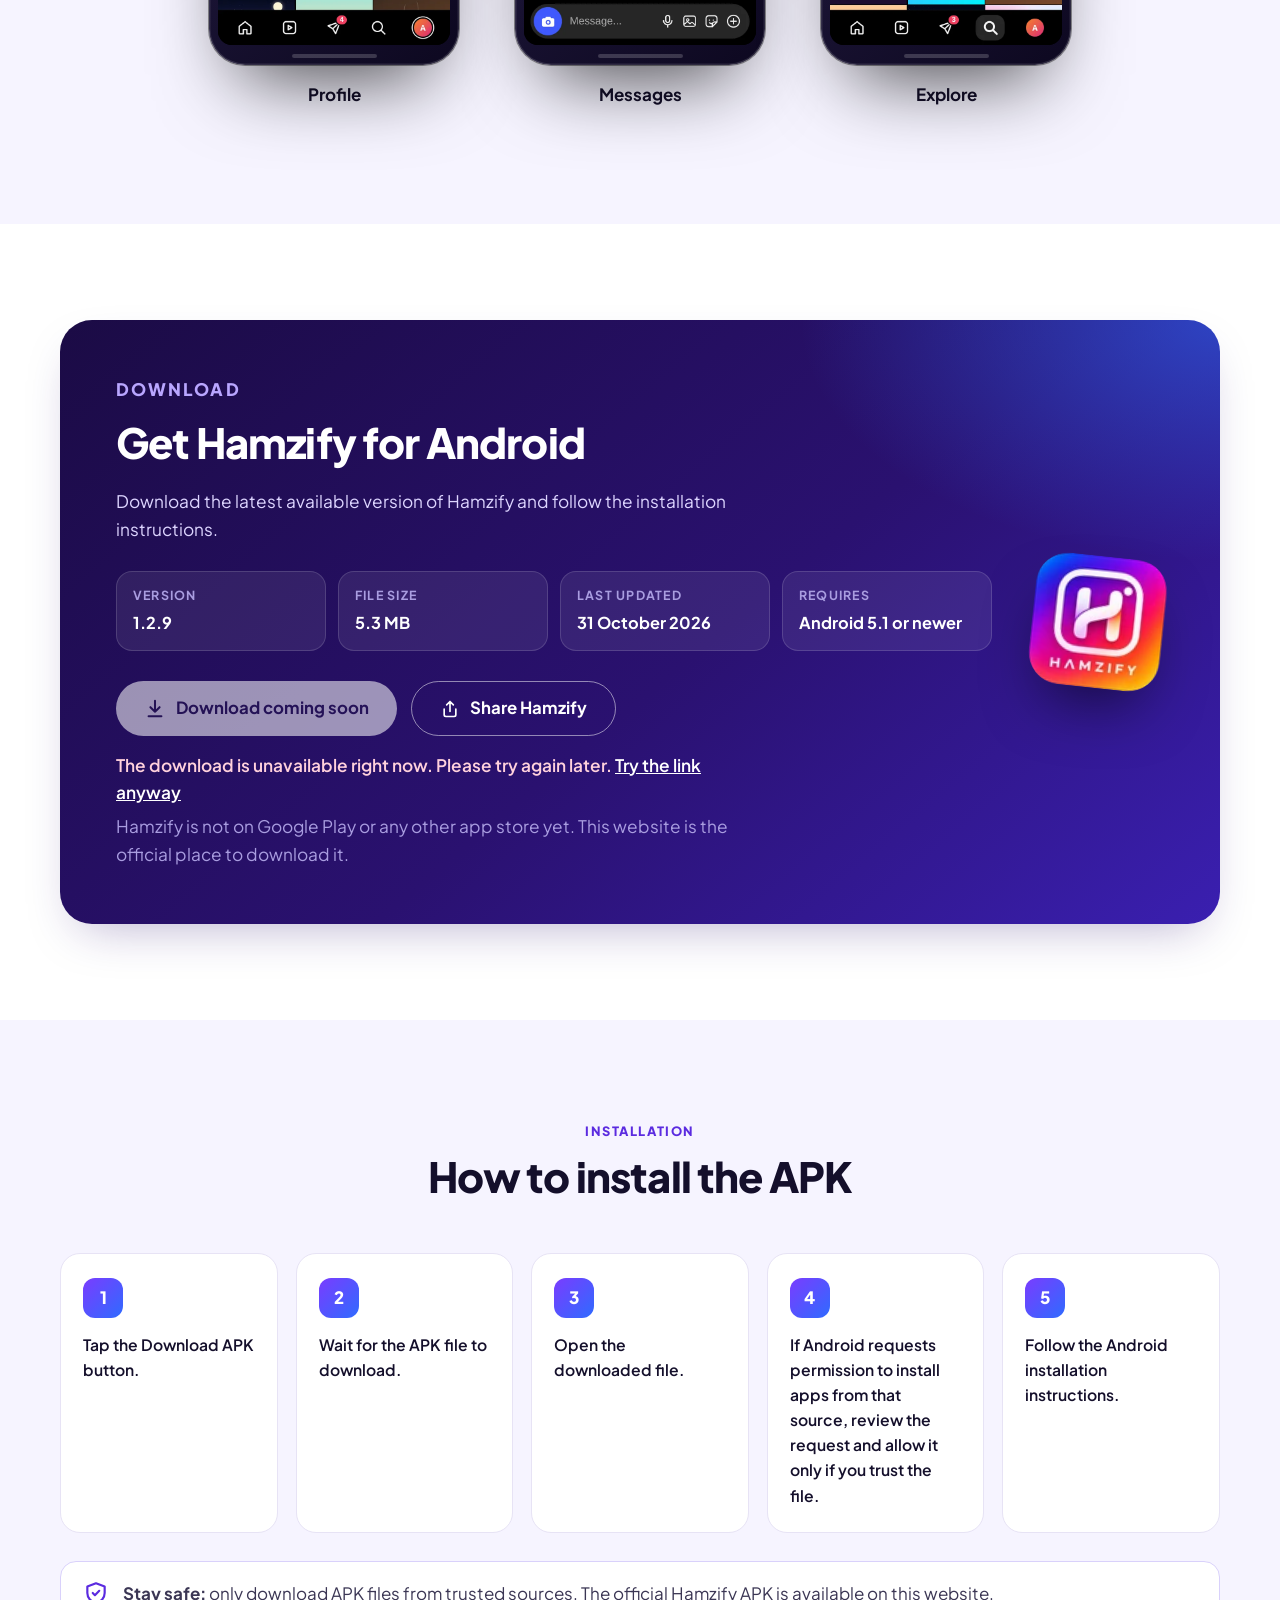
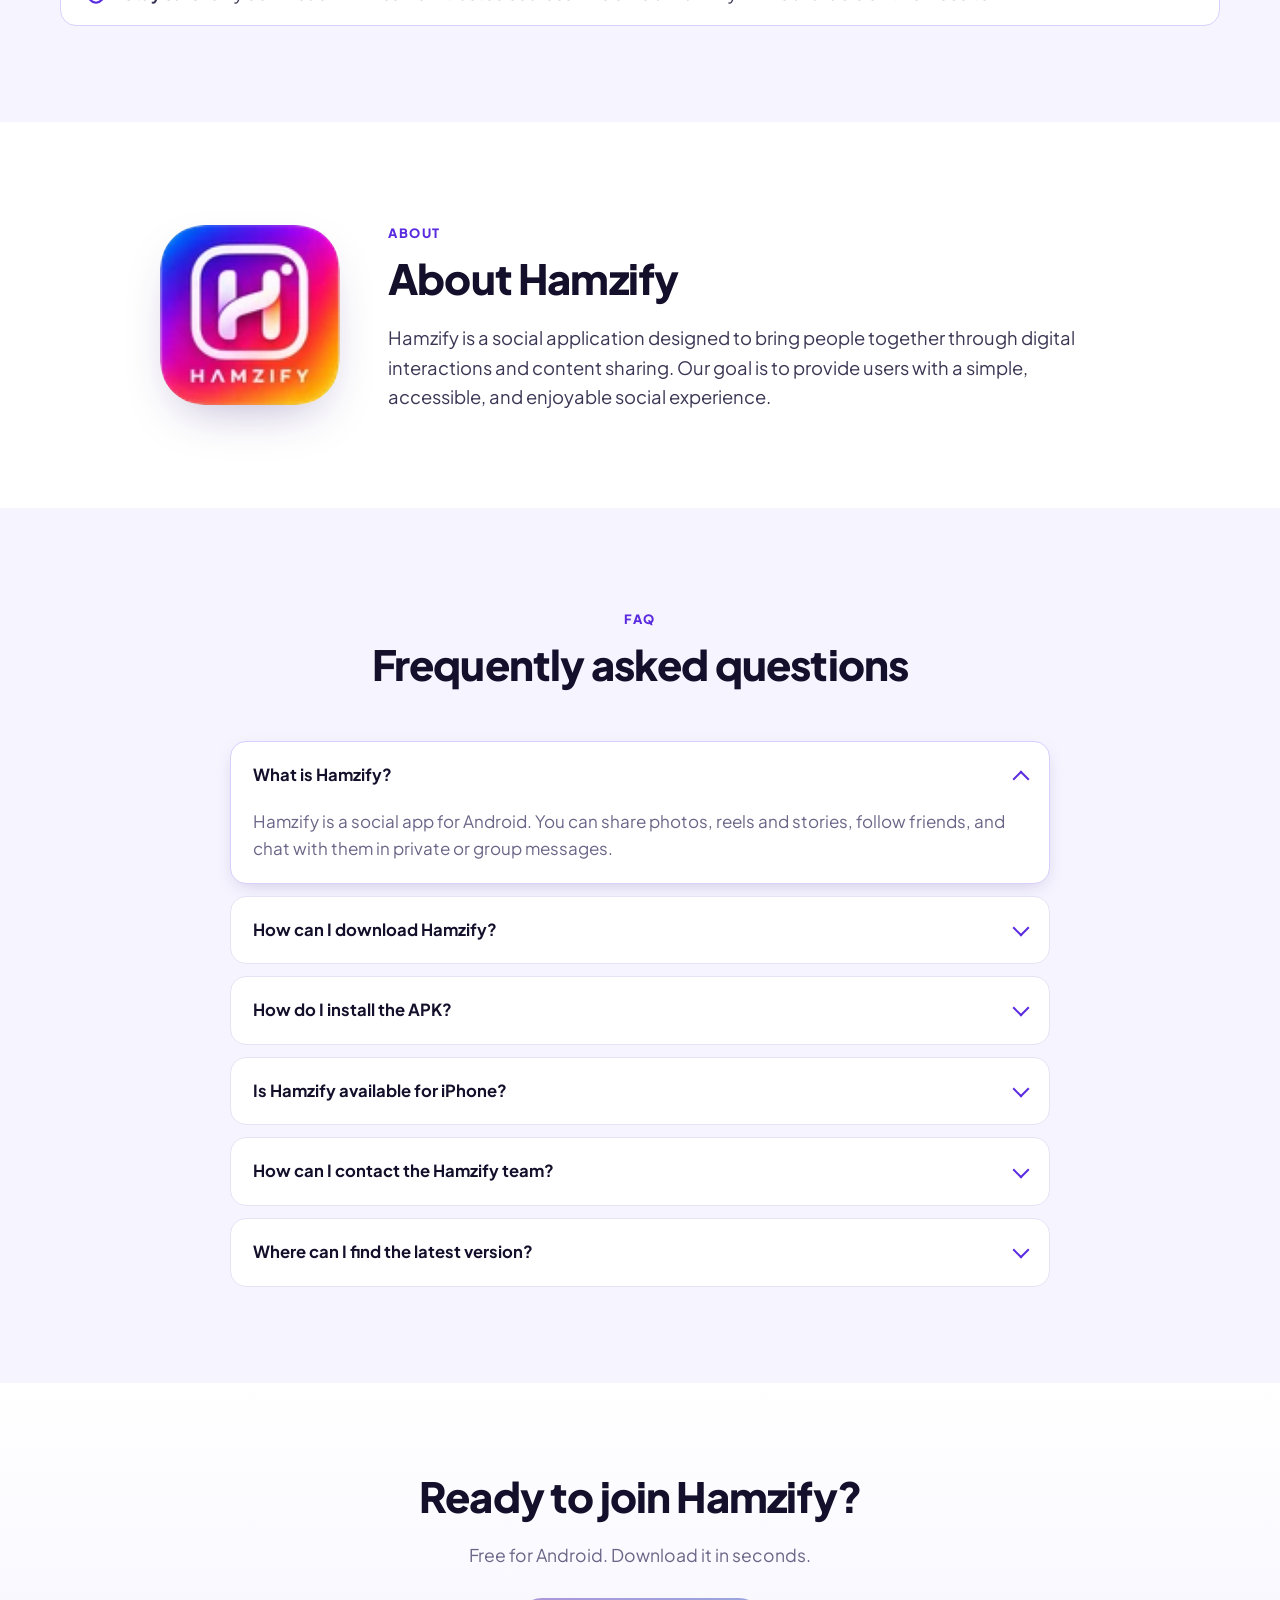
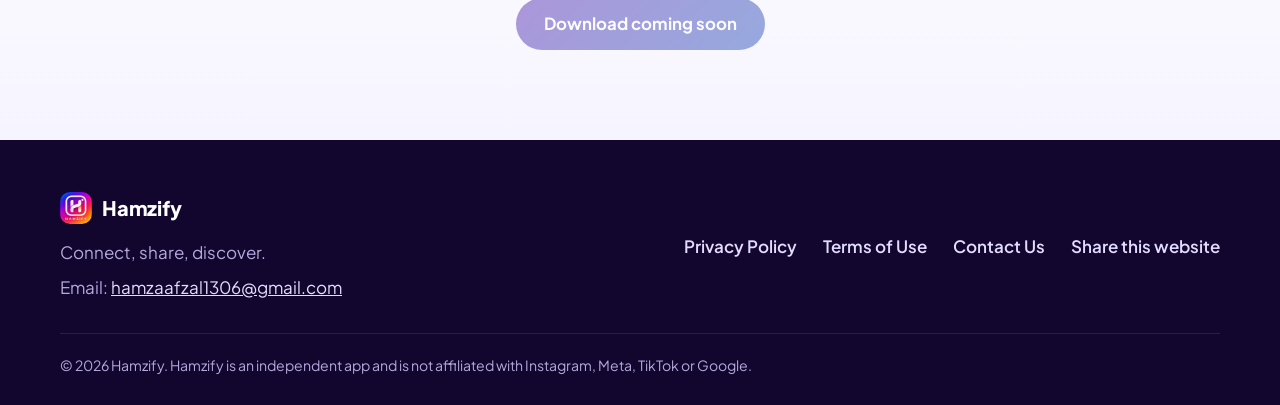
==== commit b6c05b8a: "Point canonical, sitemap and robots to the GitHub Pages address" ====
--- a/index.html
+++ b/index.html
@@ -5,7 +5,7 @@
 <meta name="viewport" content="width=device-width, initial-scale=1, viewport-fit=cover">
 <title>Hamzify — Official Android App Download</title>
 <meta name="description" content="Discover Hamzify, explore its features, and download the Android app from the official website.">
-<link rel="canonical" href="https://hamzify-official.sites.tab.bot/">
+<link rel="canonical" href="https://hamzaafzal1306-sys.github.io/">
 <meta name="theme-color" content="#1b0b45">
 <meta name="color-scheme" content="light">
 
@@ -14,15 +14,15 @@
 <meta property="og:site_name" content="Hamzify">
 <meta property="og:title" content="Hamzify — Official Android App Download">
 <meta property="og:description" content="Discover Hamzify, explore its features, and download the Android app from the official website.">
-<meta property="og:url" content="https://hamzify-official.sites.tab.bot/">
-<meta property="og:image" content="https://hamzify-official.sites.tab.bot/assets/img/og-image.jpg">
+<meta property="og:url" content="https://hamzaafzal1306-sys.github.io/">
+<meta property="og:image" content="https://hamzaafzal1306-sys.github.io/assets/img/og-image.jpg">
 <meta property="og:image:width" content="1200">
 <meta property="og:image:height" content="630">
 <meta property="og:image:alt" content="Hamzify logo and app preview">
 <meta name="twitter:card" content="summary_large_image">
 <meta name="twitter:title" content="Hamzify — Official Android App Download">
 <meta name="twitter:description" content="Discover Hamzify, explore its features, and download the Android app from the official website.">
-<meta name="twitter:image" content="https://hamzify-official.sites.tab.bot/assets/img/og-image.jpg">
+<meta name="twitter:image" content="https://hamzaafzal1306-sys.github.io/assets/img/og-image.jpg">
 
 <link rel="icon" href="favicon.ico" sizes="any">
 <link rel="icon" type="image/png" sizes="32x32" href="assets/img/favicon-32.png">
@@ -35,7 +35,7 @@
 <script>document.documentElement.classList.add('js')</script>
 
 <script type="application/ld+json">
-{"@context":"https://schema.org","@type":"SoftwareApplication","name":"Hamzify","operatingSystem":"Android","applicationCategory":"SocialNetworkingApplication","url":"https://hamzify-official.sites.tab.bot/","image":"https://hamzify-official.sites.tab.bot/assets/img/logo-192.png","offers":{"@type":"Offer","price":"0","priceCurrency":"USD"}}
+{"@context":"https://schema.org","@type":"SoftwareApplication","name":"Hamzify","operatingSystem":"Android","applicationCategory":"SocialNetworkingApplication","url":"https://hamzaafzal1306-sys.github.io/","image":"https://hamzaafzal1306-sys.github.io/assets/img/logo-192.png","offers":{"@type":"Offer","price":"0","priceCurrency":"USD"}}
 </script>
 </head>
 <body>
